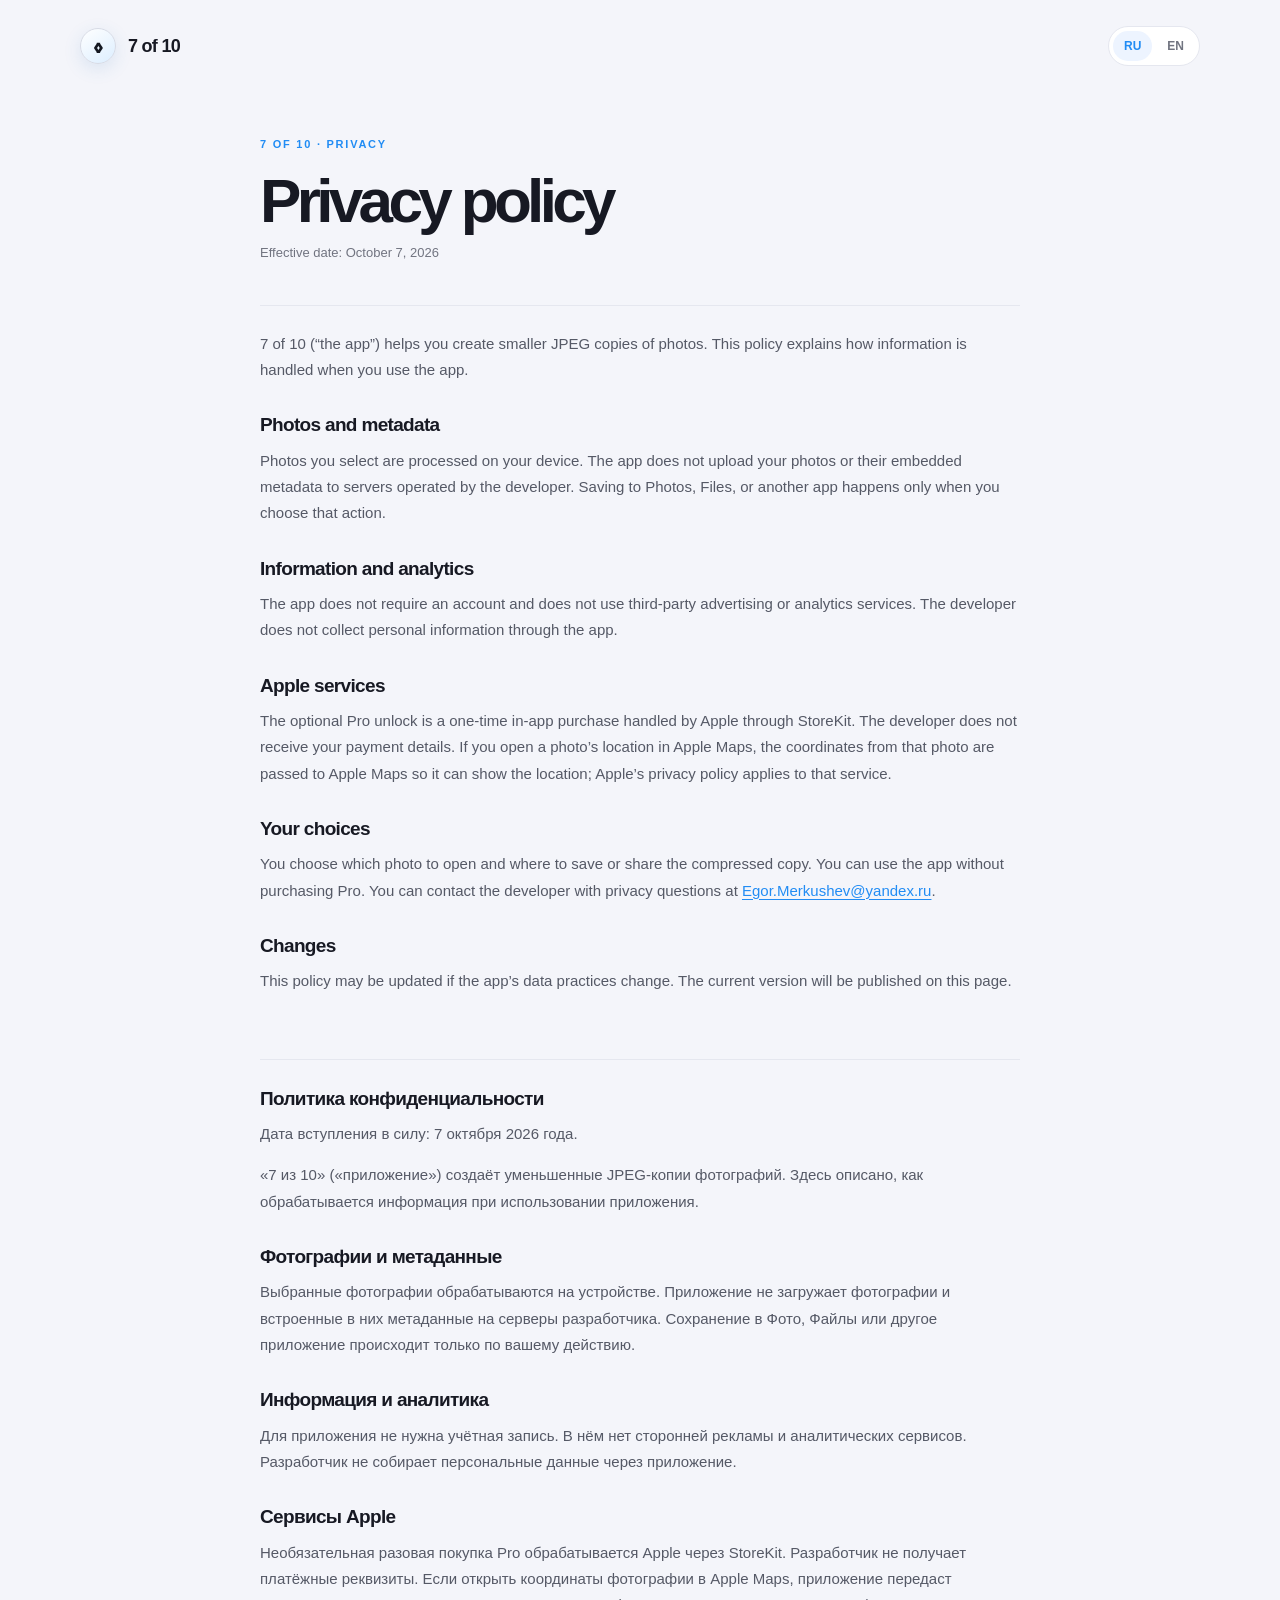
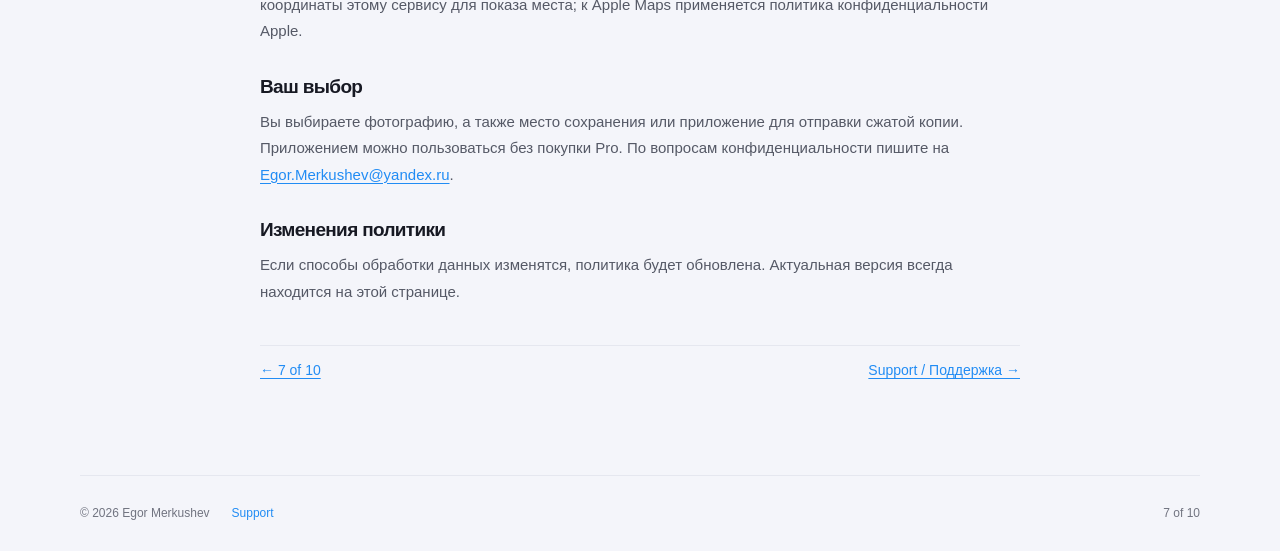
==== website/7of10/privacy/index.html @ 09068089 "Use the Russian app name «7 из 10» in Russian copy - Switch the header/footer brand, title and descr" ====
<!doctype html>
<html lang="en">
<head>
  <meta charset="utf-8">
  <meta name="viewport" content="width=device-width, initial-scale=1">
  <meta name="theme-color" content="#f4f5fa">
  <meta name="description" content="Privacy policy for 7 of 10 photo compression app.">
  <title>Privacy — 7 of 10</title>
  <link rel="stylesheet" href="../styles.css">
</head>
<body>
  <header class="topbar"><a class="brand" href="../"><span class="brand-mark" aria-hidden="true"><span>‹</span><span>›</span></span><span>7 of 10</span></a><nav class="language"><a href="#ru" lang="ru">RU</a><a href="#en" lang="en">EN</a></nav></header>
  <main class="legal-page">
    <p class="eyebrow">7 OF 10 · PRIVACY</p>
    <h1>Privacy policy</h1>
    <p class="updated">Effective date: October 7, 2026</p>
    <article id="en" lang="en">
      <p>7 of 10 (“the app”) helps you create smaller JPEG copies of photos. This policy explains how information is handled when you use the app.</p>
      <h2>Photos and metadata</h2>
      <p>Photos you select are processed on your device. The app does not upload your photos or their embedded metadata to servers operated by the developer. Saving to Photos, Files, or another app happens only when you choose that action.</p>
      <h2>Information and analytics</h2>
      <p>The app does not require an account and does not use third-party advertising or analytics services. The developer does not collect personal information through the app.</p>
      <h2>Apple services</h2>
      <p>The optional Pro unlock is a one-time in-app purchase handled by Apple through StoreKit. The developer does not receive your payment details. If you open a photo’s location in Apple Maps, the coordinates from that photo are passed to Apple Maps so it can show the location; Apple’s privacy policy applies to that service.</p>
      <h2>Your choices</h2>
      <p>You choose which photo to open and where to save or share the compressed copy. You can use the app without purchasing Pro. You can contact the developer with privacy questions at <a href="mailto:Egor.Merkushev@yandex.ru">Egor.Merkushev@yandex.ru</a>.</p>
      <h2>Changes</h2>
      <p>This policy may be updated if the app’s data practices change. The current version will be published on this page.</p>
    </article>
    <article id="ru" lang="ru">
      <h2>Политика конфиденциальности</h2>
      <p>Дата вступления в силу: 7 октября 2026 года.</p>
      <p>«7 из 10» («приложение») создаёт уменьшенные JPEG-копии фотографий. Здесь описано, как обрабатывается информация при использовании приложения.</p>
      <h2>Фотографии и метаданные</h2>
      <p>Выбранные фотографии обрабатываются на устройстве. Приложение не загружает фотографии и встроенные в них метаданные на серверы разработчика. Сохранение в Фото, Файлы или другое приложение происходит только по вашему действию.</p>
      <h2>Информация и аналитика</h2>
      <p>Для приложения не нужна учётная запись. В нём нет сторонней рекламы и аналитических сервисов. Разработчик не собирает персональные данные через приложение.</p>
      <h2>Сервисы Apple</h2>
      <p>Необязательная разовая покупка Pro обрабатывается Apple через StoreKit. Разработчик не получает платёжные реквизиты. Если открыть координаты фотографии в Apple Maps, приложение передаст координаты этому сервису для показа места; к Apple Maps применяется политика конфиденциальности Apple.</p>
      <h2>Ваш выбор</h2>
      <p>Вы выбираете фотографию, а также место сохранения или приложение для отправки сжатой копии. Приложением можно пользоваться без покупки Pro. По вопросам конфиденциальности пишите на <a href="mailto:Egor.Merkushev@yandex.ru">Egor.Merkushev@yandex.ru</a>.</p>
      <h2>Изменения политики</h2>
      <p>Если способы обработки данных изменятся, политика будет обновлена. Актуальная версия всегда находится на этой странице.</p>
    </article>
    <p class="legal-back"><a href="../">← 7 of 10</a> <a href="../support/">Support / Поддержка →</a></p>
  </main>
  <footer><span>© 2026 Egor Merkushev</span><a href="../support/">Support</a><span class="footer-note">7 of 10</span></footer>
</body>
</html>
---- website/7of10/styles.css ----
:root{color-scheme:light;--ink:#171923;--muted:#717480;--blue:#218cf4;--paper:#f4f5fa;--card:#fff;--line:#e5e7ef}
*{box-sizing:border-box}
html{scroll-behavior:smooth}
body{margin:0;background:var(--paper);color:var(--ink);font:16px/1.5 -apple-system,BlinkMacSystemFont,"Segoe UI",sans-serif}
a{color:inherit;text-decoration:none}
.topbar,main,footer{width:min(1120px,calc(100% - 48px));margin-inline:auto}
.topbar{height:92px;display:flex;align-items:center;justify-content:space-between}
.brand{display:flex;align-items:center;gap:12px;font-size:18px;font-weight:700;letter-spacing:-.04em}
.brand-mark{width:36px;height:36px;border:1px solid #d7dbe6;border-radius:50%;background:linear-gradient(145deg,#fff,#dceeff);box-shadow:0 5px 18px #3479bd22;display:flex;align-items:center;justify-content:center;color:#151821;font-size:25px;font-weight:600;line-height:1}
.brand-mark span+span{margin-left:-5px}
.language{display:flex;gap:4px;padding:4px;border:1px solid var(--line);border-radius:999px;background:#fff}
.language a{padding:6px 11px;border-radius:999px;color:var(--muted);font-size:12px;font-weight:700}.language a:first-child{background:#edf4ff;color:var(--blue)}
.hero{min-height:520px;display:grid;grid-template-columns:1fr 1.05fr;align-items:center;gap:40px;padding:44px 0 74px}
.hero-copy{max-width:500px}.eyebrow{margin:0 0 18px;color:var(--blue);font-size:11px;font-weight:700;letter-spacing:.16em}
h1,h2,p{margin-top:0}h1{margin-bottom:22px;font-size:clamp(46px,6vw,76px);line-height:.98;letter-spacing:-.075em;font-weight:700}h1 span,.english h2 span{color:var(--blue)}
.lead{max-width:440px;margin-bottom:27px;color:var(--muted);font-size:18px;line-height:1.6}
.text-link{display:inline-flex;align-items:center;gap:10px;color:var(--blue);font-weight:600}.text-link span{font-size:20px}
.visual{padding:14px;border:1px solid #fff;border-radius:32px;background:linear-gradient(145deg,#fff8,#ffffffbb);box-shadow:0 28px 80px #344a6822}
.photo-scene{position:relative;isolation:isolate;aspect-ratio:1.15;border-radius:23px;overflow:hidden;background:linear-gradient(#f4c378 0 37%,#ebd1a1 37% 53%,#869d86 53% 70%,#52675d 70%);box-shadow:inset 0 0 0 1px #ffffff77}
.photo-side{position:absolute;inset:0}.original{overflow:hidden;background:linear-gradient(180deg,#f7c477 0 34%,#f8dca9 34% 53%,#91a58d 53% 67%,#50665b 67%)}
.sun{position:absolute;top:18%;left:22%;width:13%;aspect-ratio:1;border-radius:50%;background:#fff1c1;filter:blur(1px);box-shadow:0 0 45px 16px #ffe9af88}
.hill{position:absolute;left:-8%;bottom:10%;width:72%;height:40%;border-radius:50% 58% 0 0;transform:rotate(-12deg)}.hill-one{background:linear-gradient(160deg,#829582,#334c46)}.hill-two{left:43%;bottom:1%;width:74%;height:50%;background:linear-gradient(145deg,#b3a47d,#405a52);transform:rotate(15deg)}
.tree{position:absolute;bottom:9%;width:4px;height:30%;background:#3e4033;transform-origin:bottom}.tree:before,.tree:after{content:"";position:absolute;bottom:42%;left:-16px;width:34px;height:52px;border-radius:90% 10% 80% 10%;background:#354e3d;transform:rotate(-25deg)}.tree:after{left:0;bottom:72%;transform:rotate(25deg);background:#526b43}.tree-one{left:29%;height:27%}.tree-two{left:72%;height:35%;transform:scale(.8)}
.compressed{left:50%;background:#667263;display:grid;grid-template-columns:repeat(3,1fr);grid-template-rows:repeat(3,1fr)}.pixel{border:1px solid #ffffff12}.p1{background:#829082}.p2{background:#b6b6a7}.p3{background:#dab788}.p4{background:#667360}.p5{background:#c3a886}.p6{background:#a68d72}.p7{background:#596756}.p8{background:#7e715c}.p9{background:#4d4a3b}
.divider{position:absolute;z-index:1;top:0;bottom:0;left:50%;width:2px;background:#fff;box-shadow:0 0 10px #fff8;transform:translateX(-50%)}.lens{position:absolute;top:50%;left:50%;width:56px;height:56px;display:flex;align-items:center;justify-content:center;border:1px solid #fff9;border-radius:50%;background:#ffffffc9;box-shadow:0 9px 24px #16375a33;color:#101722;font-size:34px;line-height:1;transform:translate(-50%,-50%);backdrop-filter:blur(12px)}.lens span+span{margin-left:-7px}
.size{position:absolute;z-index:2;top:17px;padding:6px 11px;border:1px solid #ffffff55;border-radius:999px;background:#242a2c69;color:#fff;font-size:12px;letter-spacing:.06em;backdrop-filter:blur(10px)}.original-size{left:16px}.compressed-size{right:16px}
.feature-grid{display:grid;grid-template-columns:repeat(4,1fr);gap:14px;padding:5px 0 68px}.feature-card{min-height:190px;padding:24px;border:1px solid #fff;border-radius:22px;background:var(--card);box-shadow:0 10px 30px #303b5010}.number{display:block;margin-bottom:28px;color:var(--blue);font-size:12px;font-weight:700;letter-spacing:.1em}.feature-card h2{margin-bottom:9px;font-size:17px;letter-spacing:-.03em}.feature-card p{margin:0;color:var(--muted);font-size:14px;line-height:1.55}
.privacy-note{display:flex;align-items:center;gap:17px;padding:22px 24px;border:1px solid #d9eaff;border-radius:22px;background:linear-gradient(110deg,#e7f3ff,#fff 76%);margin-bottom:96px}.privacy-icon{width:42px;height:42px;flex:0 0 42px;display:grid;place-items:center;border-radius:14px;background:#d5eaff;color:var(--blue);font-size:28px}.privacy-note h2{margin-bottom:3px;font-size:16px}.privacy-note p{margin:0;color:var(--muted);font-size:14px}.privacy-note>a{margin-left:auto;white-space:nowrap;color:var(--blue);font-size:13px;font-weight:600}
.english{max-width:610px;margin:0 auto 95px;padding:45px 0;border-top:1px solid var(--line);text-align:center}.english .eyebrow{margin-bottom:14px}.english h2{margin-bottom:14px;font-size:42px;line-height:1.05;letter-spacing:-.07em}.english>p:not(.eyebrow){color:var(--muted);font-size:16px;line-height:1.7}
.legal-page{max-width:760px;min-height:calc(100vh - 170px);padding:44px 0 80px}.legal-page h1{font-size:clamp(40px,7vw,62px);margin-bottom:12px}.legal-page .updated{color:var(--muted);font-size:13px;margin-bottom:42px}.legal-page article{padding:25px 0;border-top:1px solid var(--line)}.legal-page article+article{margin-top:24px}.legal-page article p,.legal-page li{color:#555966;font-size:15px;line-height:1.75}.legal-page h2{margin:28px 0 8px;font-size:19px;letter-spacing:-.035em}.legal-page h2:first-child{margin-top:0}.legal-page a:not(.brand){color:var(--blue);text-decoration:underline;text-underline-offset:3px}.legal-back{display:flex;justify-content:space-between;padding-top:14px;border-top:1px solid var(--line);font-size:14px}.support-page{min-height:calc(100vh - 170px)}.support-email{font-size:19px!important;font-weight:600}.legal-page ul{padding-left:22px}
footer{min-height:76px;display:flex;align-items:center;gap:22px;border-top:1px solid var(--line);color:var(--muted);font-size:12px}footer a{color:var(--blue)}.footer-note{margin-left:auto}
@media(max-width:800px){.hero{grid-template-columns:1fr;gap:36px;padding-top:42px}.hero-copy{max-width:620px}.visual{max-width:600px;width:100%;margin-inline:auto}.feature-grid{grid-template-columns:repeat(2,1fr)}.privacy-note{align-items:flex-start;flex-wrap:wrap}.privacy-note>a{margin-left:59px}}
@media(max-width:480px){.topbar,main,footer{width:min(100% - 32px,1120px)}.topbar{height:72px}.hero{min-height:0;padding:52px 0 54px;gap:30px}h1{font-size:54px}.lead{font-size:16px}.visual{padding:8px;border-radius:25px}.photo-scene{border-radius:18px}.feature-grid{grid-template-columns:1fr;gap:10px;padding-bottom:46px}.feature-card{min-height:0;padding:20px}.number{margin-bottom:15px}.privacy-note{margin-bottom:72px;padding:18px}.privacy-note>a{margin-left:59px}.english{margin-bottom:70px;padding-top:36px}.english h2{font-size:36px}footer{gap:14px}.footer-note{display:none}}
@media(prefers-reduced-motion:reduce){html{scroll-behavior:auto}}
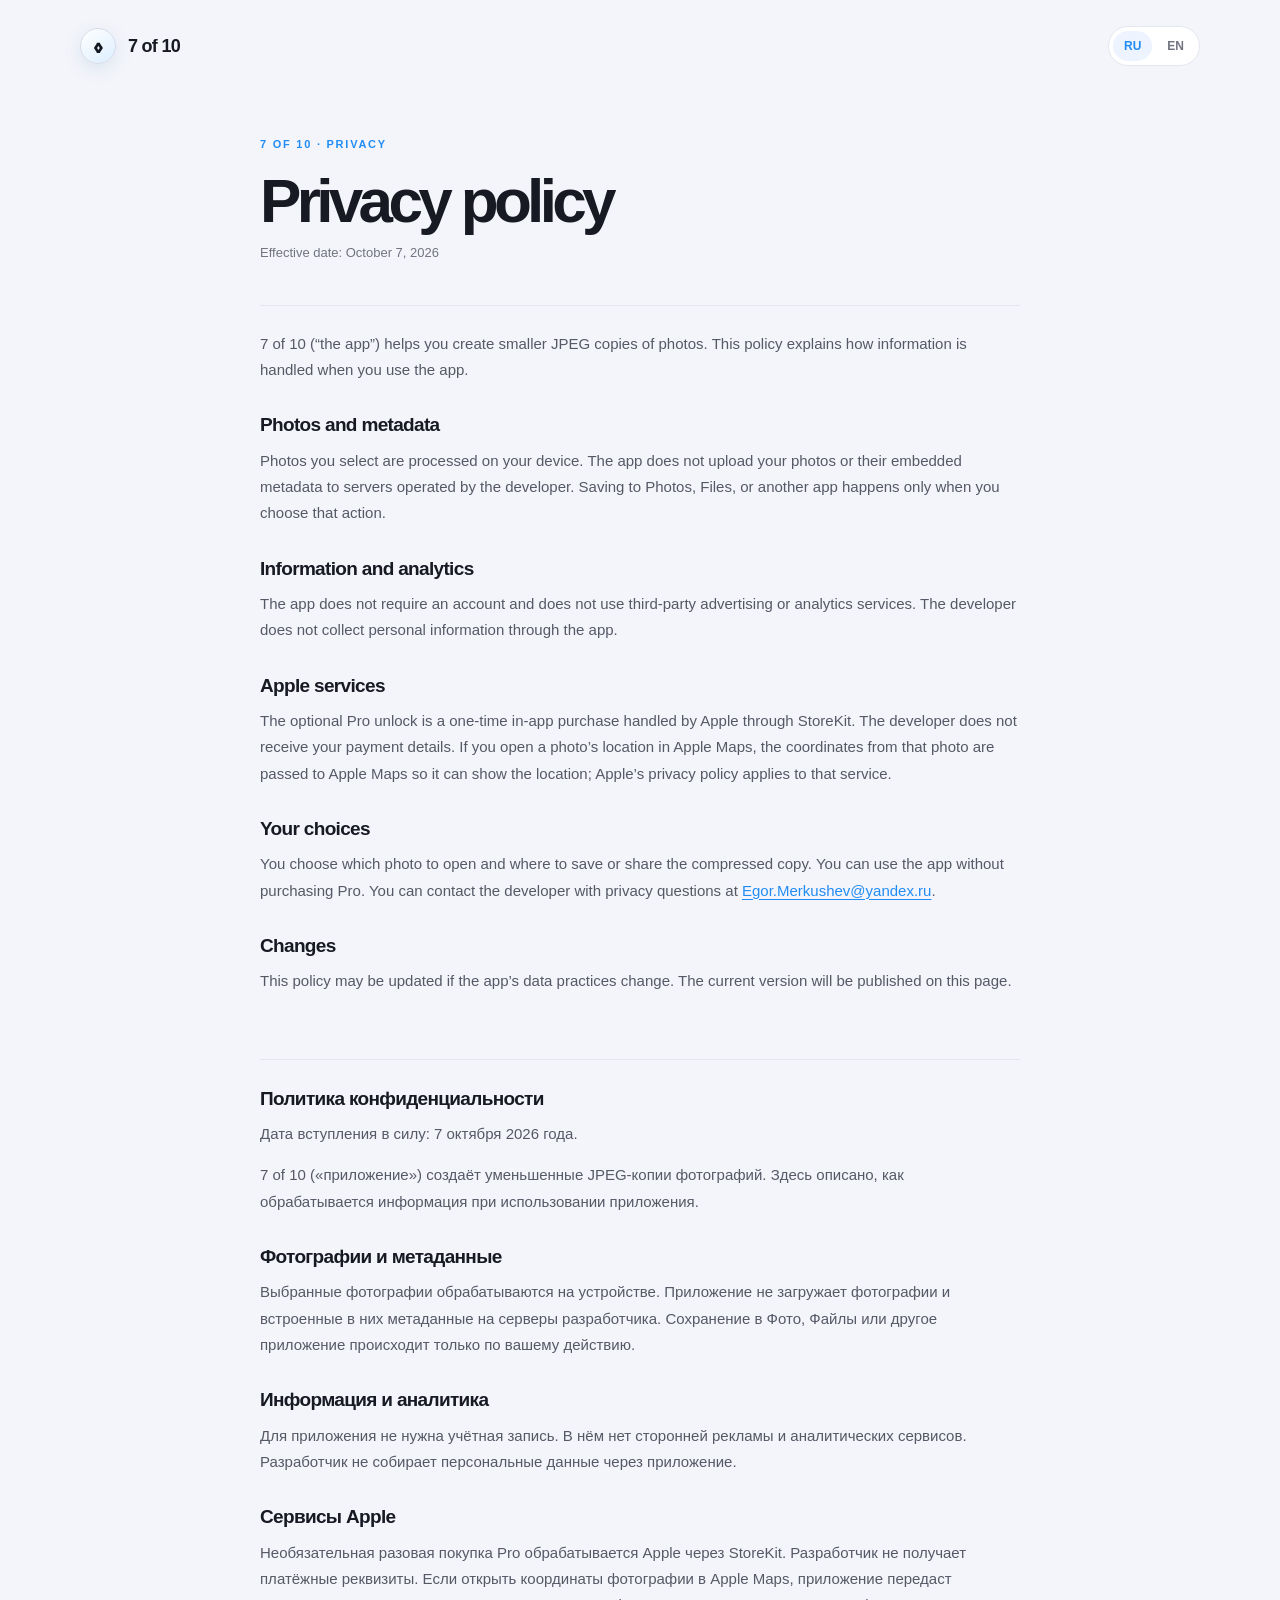
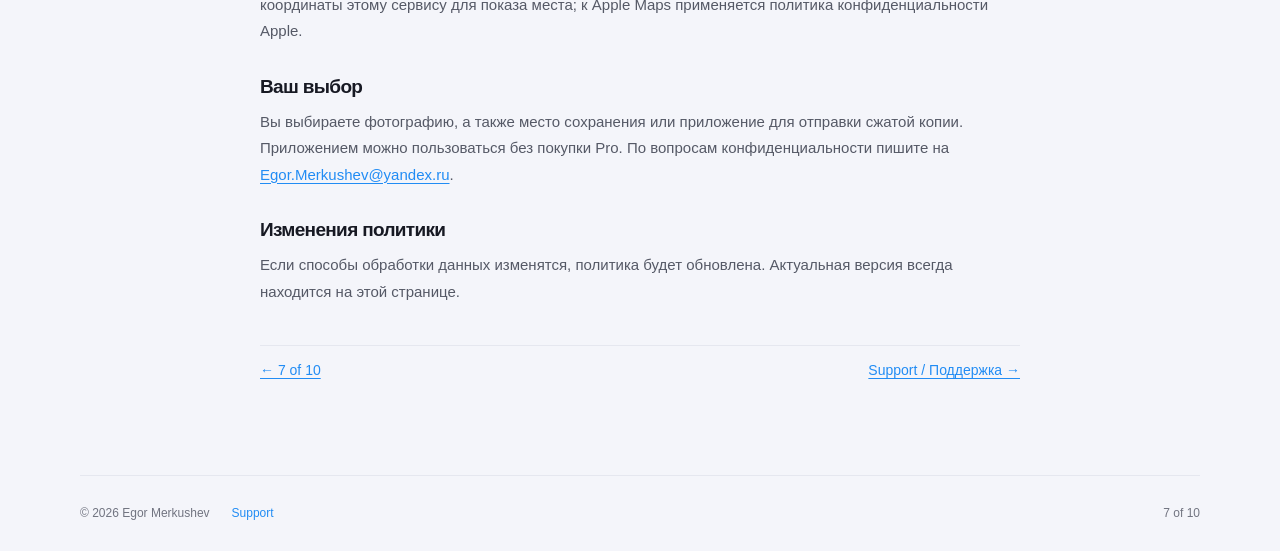
==== commit 5207f2c5: "Merge pull request #1 from SoundBlaster/codex/website-ftps Build interactive bilingual 7 of 10 landi" ====
--- a/website/7of10/privacy/index.html
+++ b/website/7of10/privacy/index.html
@@ -30,7 +30,7 @@
     <article id="ru" lang="ru">
       <h2>Политика конфиденциальности</h2>
       <p>Дата вступления в силу: 7 октября 2026 года.</p>
-      <p>«7 из 10» («приложение») создаёт уменьшенные JPEG-копии фотографий. Здесь описано, как обрабатывается информация при использовании приложения.</p>
+      <p>7 of 10 («приложение») создаёт уменьшенные JPEG-копии фотографий. Здесь описано, как обрабатывается информация при использовании приложения.</p>
       <h2>Фотографии и метаданные</h2>
       <p>Выбранные фотографии обрабатываются на устройстве. Приложение не загружает фотографии и встроенные в них метаданные на серверы разработчика. Сохранение в Фото, Файлы или другое приложение происходит только по вашему действию.</p>
       <h2>Информация и аналитика</h2>
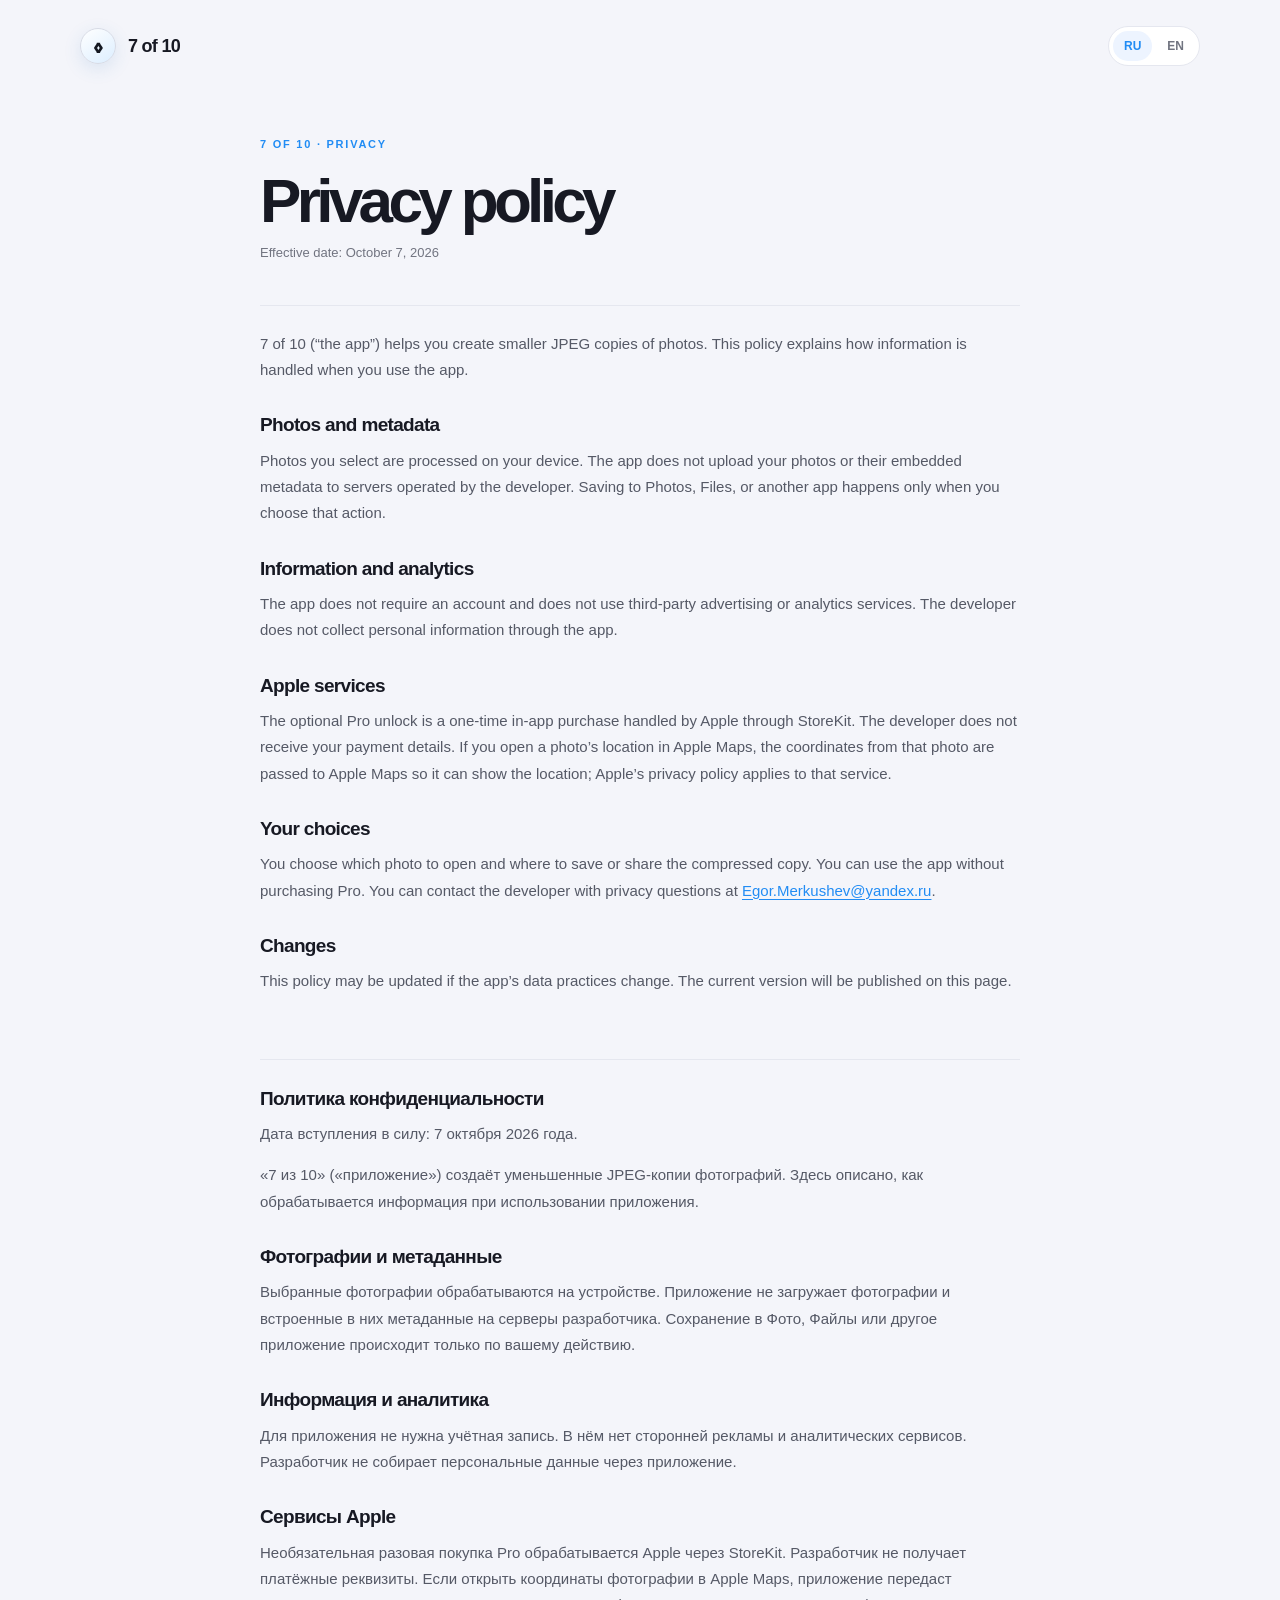
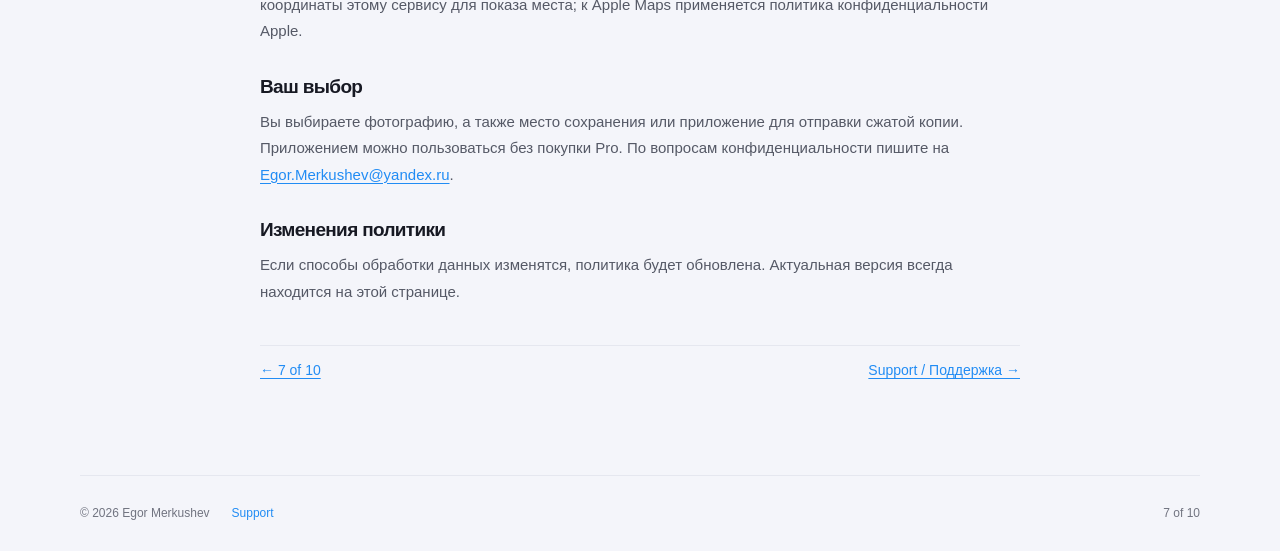
==== commit 2ff13b6a: "Merge pull request #2 from SoundBlaster/claude/project-thread-chz16m Polish landing: readability, mo" ====
--- a/website/7of10/privacy/index.html
+++ b/website/7of10/privacy/index.html
@@ -30,7 +30,7 @@
     <article id="ru" lang="ru">
       <h2>Политика конфиденциальности</h2>
       <p>Дата вступления в силу: 7 октября 2026 года.</p>
-      <p>7 of 10 («приложение») создаёт уменьшенные JPEG-копии фотографий. Здесь описано, как обрабатывается информация при использовании приложения.</p>
+      <p>«7 из 10» («приложение») создаёт уменьшенные JPEG-копии фотографий. Здесь описано, как обрабатывается информация при использовании приложения.</p>
       <h2>Фотографии и метаданные</h2>
       <p>Выбранные фотографии обрабатываются на устройстве. Приложение не загружает фотографии и встроенные в них метаданные на серверы разработчика. Сохранение в Фото, Файлы или другое приложение происходит только по вашему действию.</p>
       <h2>Информация и аналитика</h2>
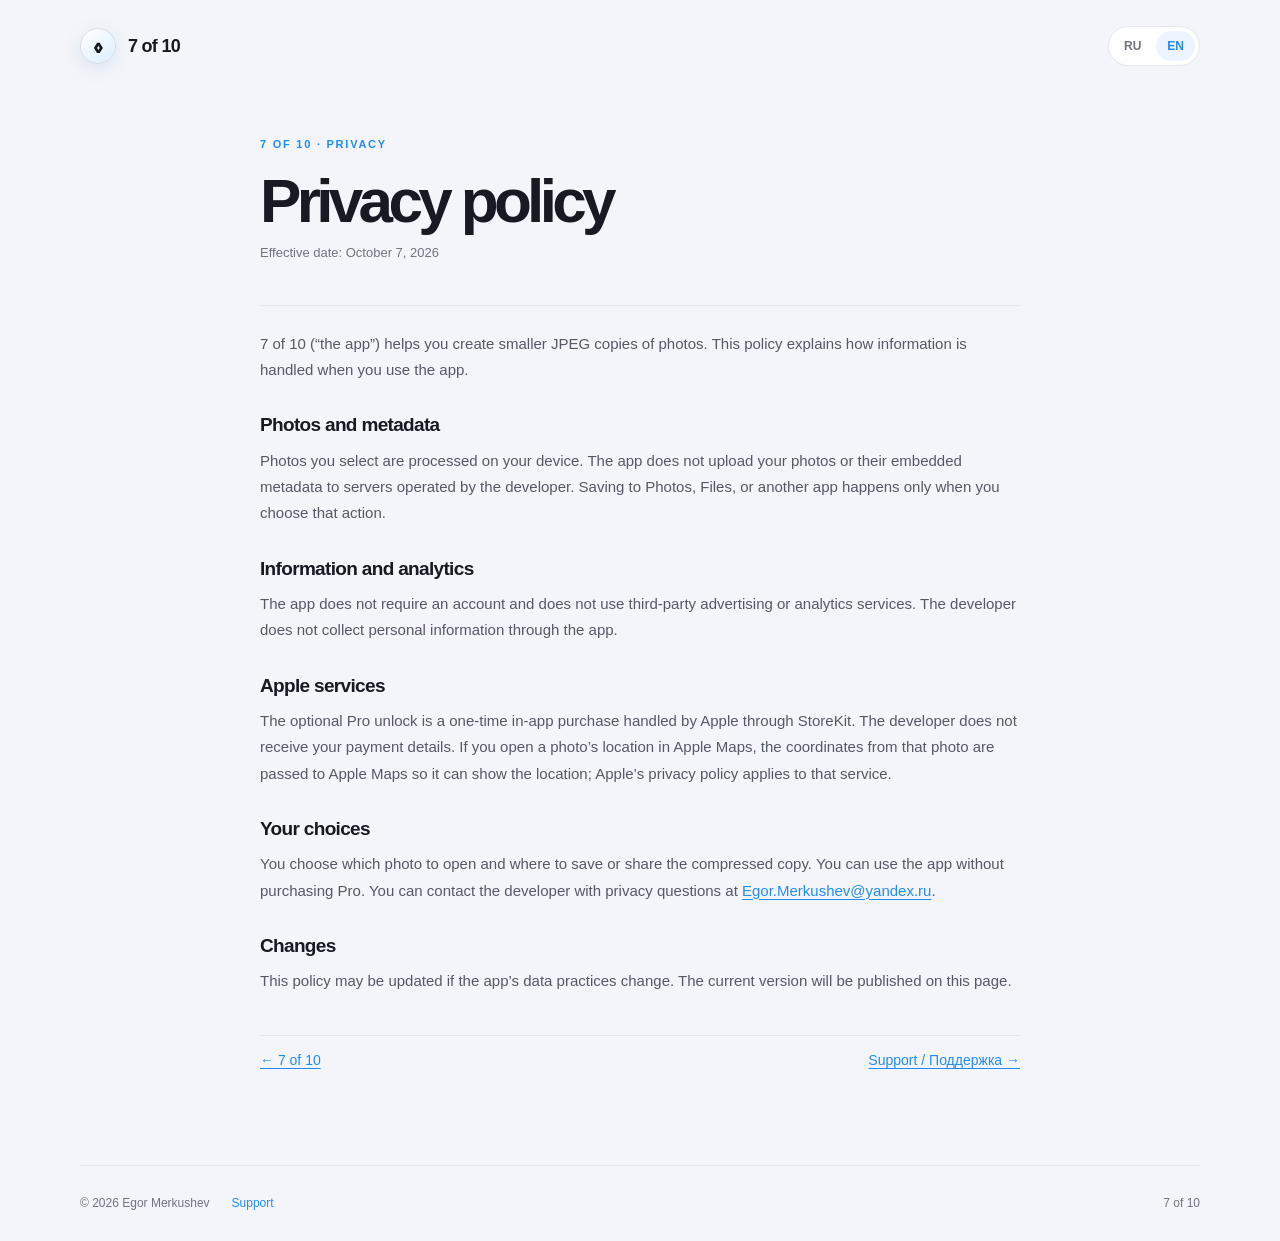
==== commit 3b54614e: "Make legal page language selection reflect displayed content" ====
--- a/website/7of10/privacy/index.html
+++ b/website/7of10/privacy/index.html
@@ -6,14 +6,16 @@
   <meta name="theme-color" content="#f4f5fa">
   <meta name="description" content="Privacy policy for 7 of 10 photo compression app.">
   <title>Privacy — 7 of 10</title>
+  <link rel="icon" type="image/svg+xml" href="../assets/favicon.svg">
   <link rel="stylesheet" href="../styles.css">
+  <script src="../legal-language.js" defer></script>
 </head>
 <body>
-  <header class="topbar"><a class="brand" href="../"><span class="brand-mark" aria-hidden="true"><span>‹</span><span>›</span></span><span>7 of 10</span></a><nav class="language"><a href="#ru" lang="ru">RU</a><a href="#en" lang="en">EN</a></nav></header>
+  <header class="topbar"><a class="brand" href="../"><span class="brand-mark" aria-hidden="true"><span>‹</span><span>›</span></span><span>7 of 10</span></a><nav class="language" aria-label="Language"><a href="#ru" lang="ru">RU</a><a href="#en" lang="en" aria-current="true">EN</a></nav></header>
   <main class="legal-page">
     <p class="eyebrow">7 OF 10 · PRIVACY</p>
-    <h1>Privacy policy</h1>
-    <p class="updated">Effective date: October 7, 2026</p>
+    <h1 data-ru="Политика конфиденциальности" data-en="Privacy policy">Privacy policy</h1>
+    <p class="updated" data-ru="Дата вступления в силу: 7 октября 2026 года." data-en="Effective date: October 7, 2026">Effective date: October 7, 2026</p>
     <article id="en" lang="en">
       <p>7 of 10 (“the app”) helps you create smaller JPEG copies of photos. This policy explains how information is handled when you use the app.</p>
       <h2>Photos and metadata</h2>
--- a/website/7of10/styles.css
+++ b/website/7of10/styles.css
@@ -9,7 +9,7 @@
 .brand-mark{width:36px;height:36px;border:1px solid #d7dbe6;border-radius:50%;background:linear-gradient(145deg,#fff,#dceeff);box-shadow:0 5px 18px #3479bd22;display:flex;align-items:center;justify-content:center;color:#151821;font-size:25px;font-weight:600;line-height:1}
 .brand-mark span+span{margin-left:-5px}
 .language{display:flex;gap:4px;padding:4px;border:1px solid var(--line);border-radius:999px;background:#fff}
-.language a{padding:6px 11px;border-radius:999px;color:var(--muted);font-size:12px;font-weight:700}.language a:first-child{background:#edf4ff;color:var(--blue)}
+.language a{padding:6px 11px;border-radius:999px;color:var(--muted);font-size:12px;font-weight:700}.language a[aria-current="true"]{background:#edf4ff;color:var(--blue)}
 .hero{min-height:520px;display:grid;grid-template-columns:1fr 1.05fr;align-items:center;gap:40px;padding:44px 0 74px}
 .hero-copy{max-width:500px}.eyebrow{margin:0 0 18px;color:var(--blue);font-size:11px;font-weight:700;letter-spacing:.16em}
 h1,h2,p{margin-top:0}h1{margin-bottom:22px;font-size:clamp(46px,6vw,76px);line-height:.98;letter-spacing:-.075em;font-weight:700}h1 span,.english h2 span{color:var(--blue)}
@@ -32,3 +32,8 @@
 @media(max-width:800px){.hero{grid-template-columns:1fr;gap:36px;padding-top:42px}.hero-copy{max-width:620px}.visual{max-width:600px;width:100%;margin-inline:auto}.feature-grid{grid-template-columns:repeat(2,1fr)}.privacy-note{align-items:flex-start;flex-wrap:wrap}.privacy-note>a{margin-left:59px}}
 @media(max-width:480px){.topbar,main,footer{width:min(100% - 32px,1120px)}.topbar{height:72px}.hero{min-height:0;padding:52px 0 54px;gap:30px}h1{font-size:54px}.lead{font-size:16px}.visual{padding:8px;border-radius:25px}.photo-scene{border-radius:18px}.feature-grid{grid-template-columns:1fr;gap:10px;padding-bottom:46px}.feature-card{min-height:0;padding:20px}.number{margin-bottom:15px}.privacy-note{margin-bottom:72px;padding:18px}.privacy-note>a{margin-left:59px}.english{margin-bottom:70px;padding-top:36px}.english h2{font-size:36px}footer{gap:14px}.footer-note{display:none}}
 @media(prefers-reduced-motion:reduce){html{scroll-behavior:auto}}
+
+[hidden]{display:none!important}
+.language a:focus-visible{outline:2px solid var(--blue);outline-offset:3px}
+
+.legal-page h1{font-size:clamp(32px,7vw,62px);overflow-wrap:anywhere}
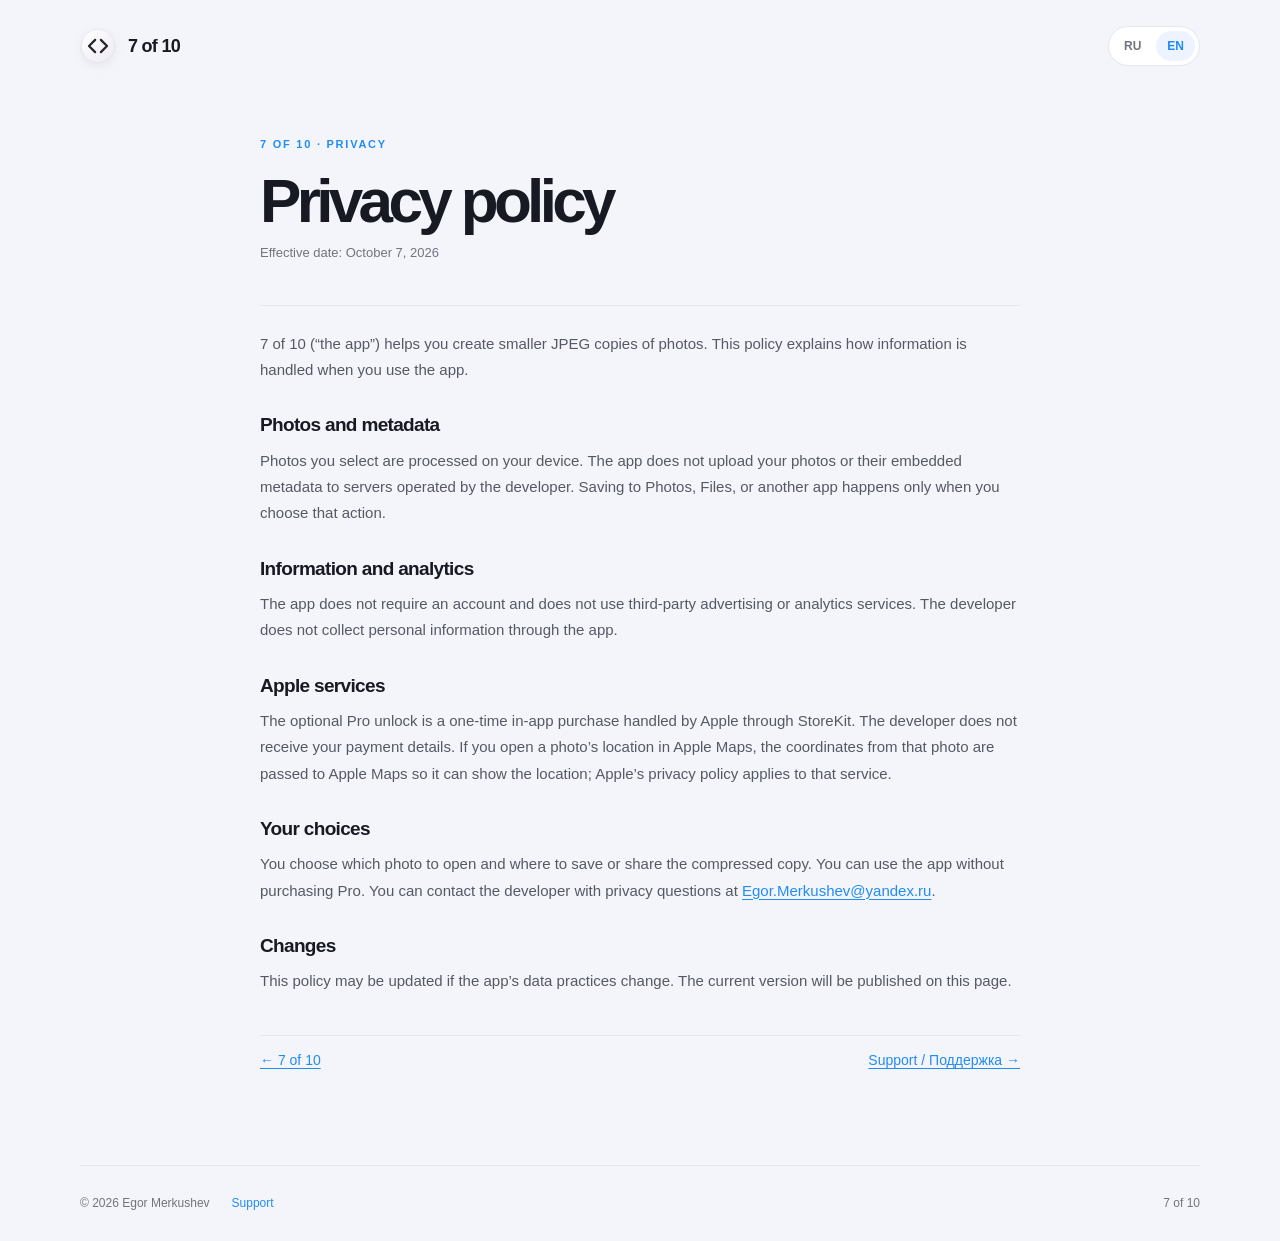
==== commit 88f6b9f6: "Use app icon lens and arrows for website branding" ====
--- a/website/7of10/privacy/index.html
+++ b/website/7of10/privacy/index.html
@@ -6,12 +6,12 @@
   <meta name="theme-color" content="#f4f5fa">
   <meta name="description" content="Privacy policy for 7 of 10 photo compression app.">
   <title>Privacy — 7 of 10</title>
-  <link rel="icon" type="image/svg+xml" href="../assets/favicon.svg">
-  <link rel="stylesheet" href="../styles.css">
+  <link rel="icon" type="image/svg+xml" href="../assets/favicon.svg?v=2">
+  <link rel="stylesheet" href="../styles.css?v=2">
   <script src="../legal-language.js" defer></script>
 </head>
 <body>
-  <header class="topbar"><a class="brand" href="../"><span class="brand-mark" aria-hidden="true"><span>‹</span><span>›</span></span><span>7 of 10</span></a><nav class="language" aria-label="Language"><a href="#ru" lang="ru">RU</a><a href="#en" lang="en" aria-current="true">EN</a></nav></header>
+  <header class="topbar"><a class="brand" href="../"><img class="brand-mark" src="../assets/favicon.svg?v=2" width="36" height="36" alt="" aria-hidden="true"><span>7 of 10</span></a><nav class="language" aria-label="Language"><a href="#ru" lang="ru">RU</a><a href="#en" lang="en" aria-current="true">EN</a></nav></header>
   <main class="legal-page">
     <p class="eyebrow">7 OF 10 · PRIVACY</p>
     <h1 data-ru="Политика конфиденциальности" data-en="Privacy policy">Privacy policy</h1>
--- a/website/7of10/styles.css
+++ b/website/7of10/styles.css
@@ -6,8 +6,7 @@
 .topbar,main,footer{width:min(1120px,calc(100% - 48px));margin-inline:auto}
 .topbar{height:92px;display:flex;align-items:center;justify-content:space-between}
 .brand{display:flex;align-items:center;gap:12px;font-size:18px;font-weight:700;letter-spacing:-.04em}
-.brand-mark{width:36px;height:36px;border:1px solid #d7dbe6;border-radius:50%;background:linear-gradient(145deg,#fff,#dceeff);box-shadow:0 5px 18px #3479bd22;display:flex;align-items:center;justify-content:center;color:#151821;font-size:25px;font-weight:600;line-height:1}
-.brand-mark span+span{margin-left:-5px}
+.brand-mark{width:36px;height:36px;display:block;flex-shrink:0;filter:drop-shadow(0 3px 5px #292c2812)}
 .language{display:flex;gap:4px;padding:4px;border:1px solid var(--line);border-radius:999px;background:#fff}
 .language a{padding:6px 11px;border-radius:999px;color:var(--muted);font-size:12px;font-weight:700}.language a[aria-current="true"]{background:#edf4ff;color:var(--blue)}
 .hero{min-height:520px;display:grid;grid-template-columns:1fr 1.05fr;align-items:center;gap:40px;padding:44px 0 74px}
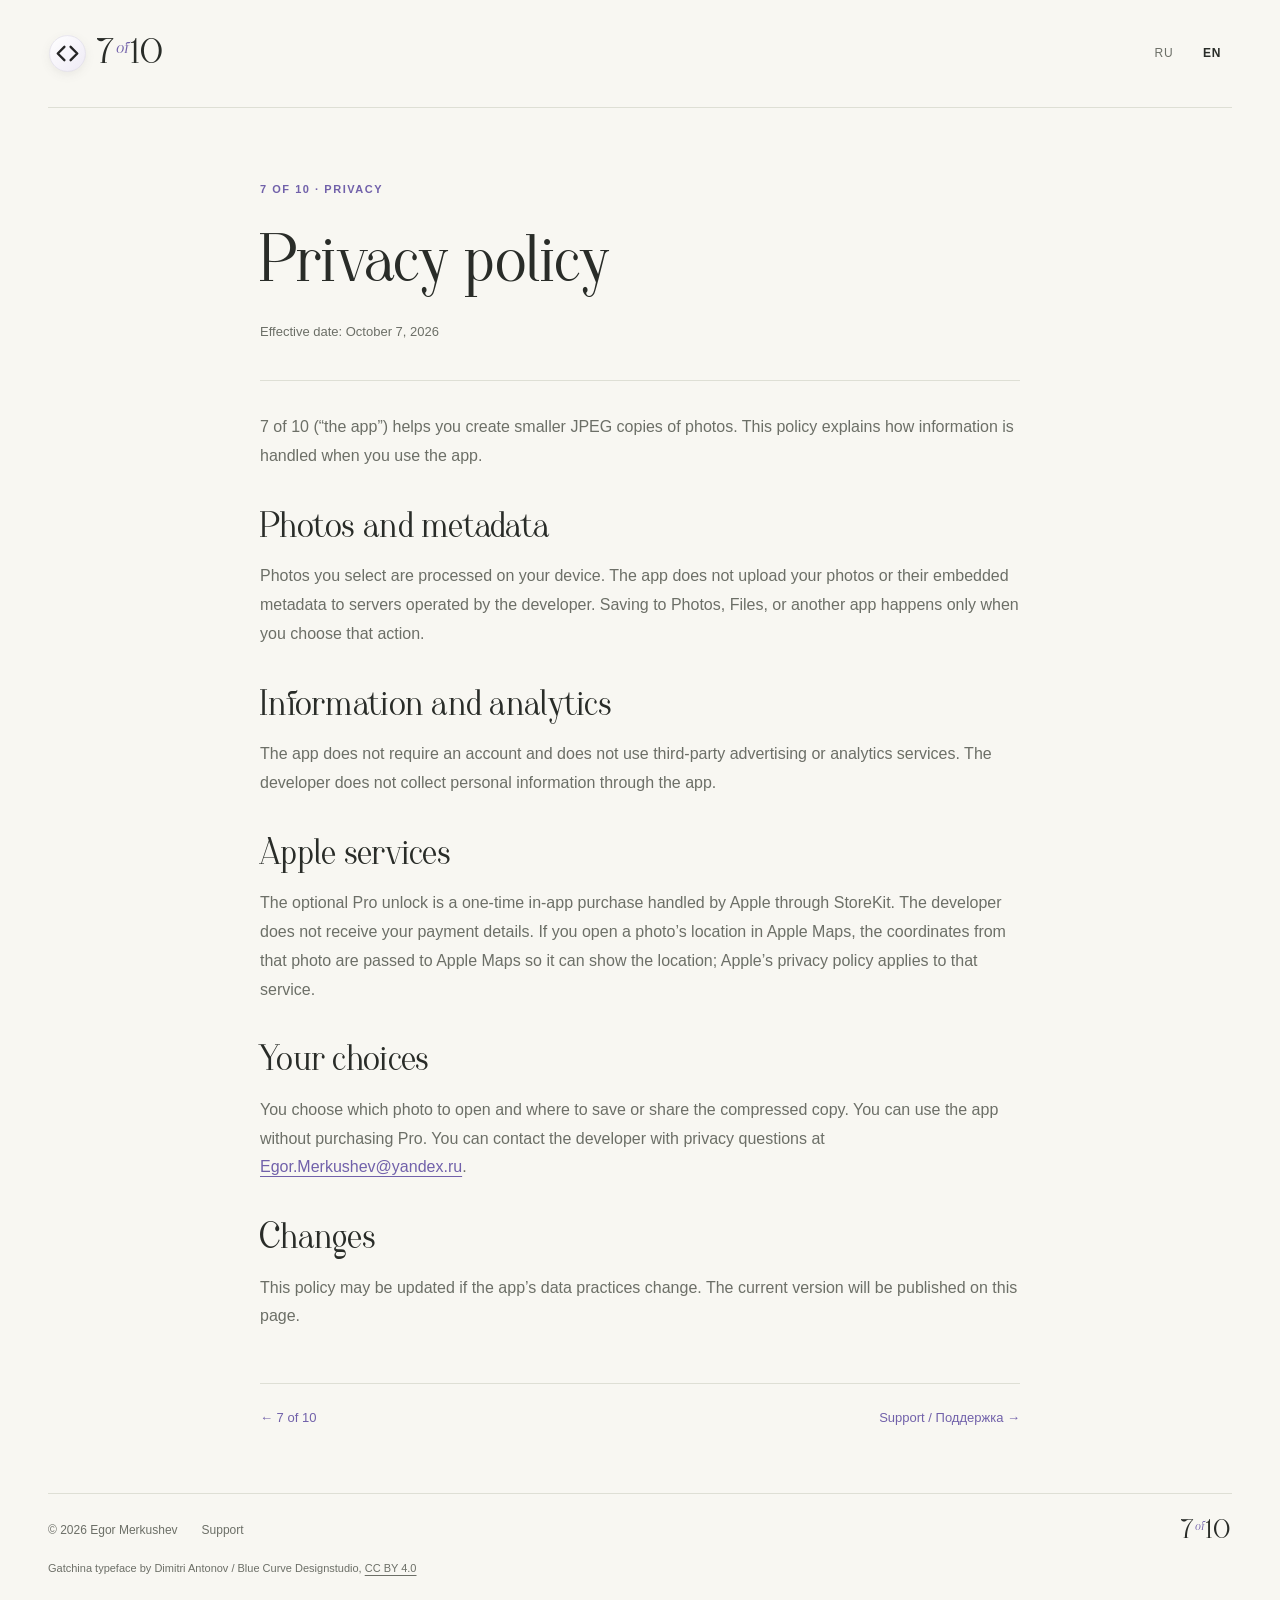
==== commit 21779e16: "Align Privacy and Support typography with the landing page" ====
--- a/website/7of10/privacy/index.html
+++ b/website/7of10/privacy/index.html
@@ -3,15 +3,17 @@
 <head>
   <meta charset="utf-8">
   <meta name="viewport" content="width=device-width, initial-scale=1">
-  <meta name="theme-color" content="#f4f5fa">
+  <meta name="theme-color" content="#f8f7f2">
   <meta name="description" content="Privacy policy for 7 of 10 photo compression app.">
   <title>Privacy — 7 of 10</title>
   <link rel="icon" type="image/svg+xml" href="../assets/favicon.svg?v=2">
-  <link rel="stylesheet" href="../styles.css?v=2">
-  <script src="../legal-language.js" defer></script>
+  <link rel="stylesheet" href="../styles.css?v=3">
+  <link rel="preload" as="font" type="font/woff2" href="../assets/fonts/gatchina-regular.woff2" crossorigin>
+  <link rel="preload" as="font" type="font/woff2" href="../assets/fonts/gatchina-italic.woff2" crossorigin>
+  <script src="../legal-language.js?v=2" defer></script>
 </head>
 <body>
-  <header class="topbar"><a class="brand" href="../"><img class="brand-mark" src="../assets/favicon.svg?v=2" width="36" height="36" alt="" aria-hidden="true"><span>7 of 10</span></a><nav class="language" aria-label="Language"><a href="#ru" lang="ru">RU</a><a href="#en" lang="en" aria-current="true">EN</a></nav></header>
+  <header class="topbar"><a class="brand" href="../" aria-label="7 of 10" data-label-ru="7 из 10" data-label-en="7 of 10"><img class="brand-mark" src="../assets/favicon.svg?v=2" width="36" height="36" alt="" aria-hidden="true"><span class="wordmark" aria-hidden="true">7<i data-ru="из" data-en="of">of</i>10</span></a><nav class="language" aria-label="Language"><a href="#ru" lang="ru">RU</a><a href="#en" lang="en" aria-current="true">EN</a></nav></header>
   <main class="legal-page">
     <p class="eyebrow">7 OF 10 · PRIVACY</p>
     <h1 data-ru="Политика конфиденциальности" data-en="Privacy policy">Privacy policy</h1>
@@ -30,8 +32,6 @@
       <p>This policy may be updated if the app’s data practices change. The current version will be published on this page.</p>
     </article>
     <article id="ru" lang="ru">
-      <h2>Политика конфиденциальности</h2>
-      <p>Дата вступления в силу: 7 октября 2026 года.</p>
       <p>«7 из 10» («приложение») создаёт уменьшенные JPEG-копии фотографий. Здесь описано, как обрабатывается информация при использовании приложения.</p>
       <h2>Фотографии и метаданные</h2>
       <p>Выбранные фотографии обрабатываются на устройстве. Приложение не загружает фотографии и встроенные в них метаданные на серверы разработчика. Сохранение в Фото, Файлы или другое приложение происходит только по вашему действию.</p>
@@ -46,6 +46,6 @@
     </article>
     <p class="legal-back"><a href="../">← 7 of 10</a> <a href="../support/">Support / Поддержка →</a></p>
   </main>
-  <footer><span>© 2026 Egor Merkushev</span><a href="../support/">Support</a><span class="footer-note">7 of 10</span></footer>
+  <footer><span>© 2026 Egor Merkushev</span><a href="../support/">Support</a><span class="footer-note wordmark">7<i data-ru="из" data-en="of">of</i>10</span><p class="font-credit"><span data-ru="Шрифт Gatchina — Дмитрий Антонов / Синяя Кривая," data-en="Gatchina typeface by Dimitri Antonov / Blue Curve Designstudio,">Gatchina typeface by Dimitri Antonov / Blue Curve Designstudio,</span> <a href="https://creativecommons.org/licenses/by/4.0/" rel="license noopener">CC BY 4.0</a></p></footer>
 </body>
 </html>
--- a/website/7of10/styles.css
+++ b/website/7of10/styles.css
@@ -1,38 +1,41 @@
-:root{color-scheme:light;--ink:#171923;--muted:#717480;--blue:#218cf4;--paper:#f4f5fa;--card:#fff;--line:#e5e7ef}
+@font-face{font-family:Gatchina;src:url(assets/fonts/gatchina-regular.woff2) format('woff2');font-weight:400;font-style:normal;font-display:swap}
+@font-face{font-family:Gatchina;src:url(assets/fonts/gatchina-italic.woff2) format('woff2');font-weight:400;font-style:italic;font-display:swap}
+:root{color-scheme:light;--paper:#f8f7f2;--ink:#292c28;--muted:#6c6f67;--line:#dedfd5;--purple:#7161aa;--serif:Gatchina,Georgia,'Times New Roman',serif;--sans:-apple-system,BlinkMacSystemFont,'Segoe UI',sans-serif}
 *{box-sizing:border-box}
 html{scroll-behavior:smooth}
-body{margin:0;background:var(--paper);color:var(--ink);font:16px/1.5 -apple-system,BlinkMacSystemFont,"Segoe UI",sans-serif}
+body{margin:0;background:var(--paper);color:var(--ink);font:16px/1.8 var(--sans);-webkit-font-smoothing:antialiased}
 a{color:inherit;text-decoration:none}
-.topbar,main,footer{width:min(1120px,calc(100% - 48px));margin-inline:auto}
-.topbar{height:92px;display:flex;align-items:center;justify-content:space-between}
-.brand{display:flex;align-items:center;gap:12px;font-size:18px;font-weight:700;letter-spacing:-.04em}
-.brand-mark{width:36px;height:36px;display:block;flex-shrink:0;filter:drop-shadow(0 3px 5px #292c2812)}
-.language{display:flex;gap:4px;padding:4px;border:1px solid var(--line);border-radius:999px;background:#fff}
-.language a{padding:6px 11px;border-radius:999px;color:var(--muted);font-size:12px;font-weight:700}.language a[aria-current="true"]{background:#edf4ff;color:var(--blue)}
-.hero{min-height:520px;display:grid;grid-template-columns:1fr 1.05fr;align-items:center;gap:40px;padding:44px 0 74px}
-.hero-copy{max-width:500px}.eyebrow{margin:0 0 18px;color:var(--blue);font-size:11px;font-weight:700;letter-spacing:.16em}
-h1,h2,p{margin-top:0}h1{margin-bottom:22px;font-size:clamp(46px,6vw,76px);line-height:.98;letter-spacing:-.075em;font-weight:700}h1 span,.english h2 span{color:var(--blue)}
-.lead{max-width:440px;margin-bottom:27px;color:var(--muted);font-size:18px;line-height:1.6}
-.text-link{display:inline-flex;align-items:center;gap:10px;color:var(--blue);font-weight:600}.text-link span{font-size:20px}
-.visual{padding:14px;border:1px solid #fff;border-radius:32px;background:linear-gradient(145deg,#fff8,#ffffffbb);box-shadow:0 28px 80px #344a6822}
-.photo-scene{position:relative;isolation:isolate;aspect-ratio:1.15;border-radius:23px;overflow:hidden;background:linear-gradient(#f4c378 0 37%,#ebd1a1 37% 53%,#869d86 53% 70%,#52675d 70%);box-shadow:inset 0 0 0 1px #ffffff77}
-.photo-side{position:absolute;inset:0}.original{overflow:hidden;background:linear-gradient(180deg,#f7c477 0 34%,#f8dca9 34% 53%,#91a58d 53% 67%,#50665b 67%)}
-.sun{position:absolute;top:18%;left:22%;width:13%;aspect-ratio:1;border-radius:50%;background:#fff1c1;filter:blur(1px);box-shadow:0 0 45px 16px #ffe9af88}
-.hill{position:absolute;left:-8%;bottom:10%;width:72%;height:40%;border-radius:50% 58% 0 0;transform:rotate(-12deg)}.hill-one{background:linear-gradient(160deg,#829582,#334c46)}.hill-two{left:43%;bottom:1%;width:74%;height:50%;background:linear-gradient(145deg,#b3a47d,#405a52);transform:rotate(15deg)}
-.tree{position:absolute;bottom:9%;width:4px;height:30%;background:#3e4033;transform-origin:bottom}.tree:before,.tree:after{content:"";position:absolute;bottom:42%;left:-16px;width:34px;height:52px;border-radius:90% 10% 80% 10%;background:#354e3d;transform:rotate(-25deg)}.tree:after{left:0;bottom:72%;transform:rotate(25deg);background:#526b43}.tree-one{left:29%;height:27%}.tree-two{left:72%;height:35%;transform:scale(.8)}
-.compressed{left:50%;background:#667263;display:grid;grid-template-columns:repeat(3,1fr);grid-template-rows:repeat(3,1fr)}.pixel{border:1px solid #ffffff12}.p1{background:#829082}.p2{background:#b6b6a7}.p3{background:#dab788}.p4{background:#667360}.p5{background:#c3a886}.p6{background:#a68d72}.p7{background:#596756}.p8{background:#7e715c}.p9{background:#4d4a3b}
-.divider{position:absolute;z-index:1;top:0;bottom:0;left:50%;width:2px;background:#fff;box-shadow:0 0 10px #fff8;transform:translateX(-50%)}.lens{position:absolute;top:50%;left:50%;width:56px;height:56px;display:flex;align-items:center;justify-content:center;border:1px solid #fff9;border-radius:50%;background:#ffffffc9;box-shadow:0 9px 24px #16375a33;color:#101722;font-size:34px;line-height:1;transform:translate(-50%,-50%);backdrop-filter:blur(12px)}.lens span+span{margin-left:-7px}
-.size{position:absolute;z-index:2;top:17px;padding:6px 11px;border:1px solid #ffffff55;border-radius:999px;background:#242a2c69;color:#fff;font-size:12px;letter-spacing:.06em;backdrop-filter:blur(10px)}.original-size{left:16px}.compressed-size{right:16px}
-.feature-grid{display:grid;grid-template-columns:repeat(4,1fr);gap:14px;padding:5px 0 68px}.feature-card{min-height:190px;padding:24px;border:1px solid #fff;border-radius:22px;background:var(--card);box-shadow:0 10px 30px #303b5010}.number{display:block;margin-bottom:28px;color:var(--blue);font-size:12px;font-weight:700;letter-spacing:.1em}.feature-card h2{margin-bottom:9px;font-size:17px;letter-spacing:-.03em}.feature-card p{margin:0;color:var(--muted);font-size:14px;line-height:1.55}
-.privacy-note{display:flex;align-items:center;gap:17px;padding:22px 24px;border:1px solid #d9eaff;border-radius:22px;background:linear-gradient(110deg,#e7f3ff,#fff 76%);margin-bottom:96px}.privacy-icon{width:42px;height:42px;flex:0 0 42px;display:grid;place-items:center;border-radius:14px;background:#d5eaff;color:var(--blue);font-size:28px}.privacy-note h2{margin-bottom:3px;font-size:16px}.privacy-note p{margin:0;color:var(--muted);font-size:14px}.privacy-note>a{margin-left:auto;white-space:nowrap;color:var(--blue);font-size:13px;font-weight:600}
-.english{max-width:610px;margin:0 auto 95px;padding:45px 0;border-top:1px solid var(--line);text-align:center}.english .eyebrow{margin-bottom:14px}.english h2{margin-bottom:14px;font-size:42px;line-height:1.05;letter-spacing:-.07em}.english>p:not(.eyebrow){color:var(--muted);font-size:16px;line-height:1.7}
-.legal-page{max-width:760px;min-height:calc(100vh - 170px);padding:44px 0 80px}.legal-page h1{font-size:clamp(40px,7vw,62px);margin-bottom:12px}.legal-page .updated{color:var(--muted);font-size:13px;margin-bottom:42px}.legal-page article{padding:25px 0;border-top:1px solid var(--line)}.legal-page article+article{margin-top:24px}.legal-page article p,.legal-page li{color:#555966;font-size:15px;line-height:1.75}.legal-page h2{margin:28px 0 8px;font-size:19px;letter-spacing:-.035em}.legal-page h2:first-child{margin-top:0}.legal-page a:not(.brand){color:var(--blue);text-decoration:underline;text-underline-offset:3px}.legal-back{display:flex;justify-content:space-between;padding-top:14px;border-top:1px solid var(--line);font-size:14px}.support-page{min-height:calc(100vh - 170px)}.support-email{font-size:19px!important;font-weight:600}.legal-page ul{padding-left:22px}
-footer{min-height:76px;display:flex;align-items:center;gap:22px;border-top:1px solid var(--line);color:var(--muted);font-size:12px}footer a{color:var(--blue)}.footer-note{margin-left:auto}
-@media(max-width:800px){.hero{grid-template-columns:1fr;gap:36px;padding-top:42px}.hero-copy{max-width:620px}.visual{max-width:600px;width:100%;margin-inline:auto}.feature-grid{grid-template-columns:repeat(2,1fr)}.privacy-note{align-items:flex-start;flex-wrap:wrap}.privacy-note>a{margin-left:59px}}
-@media(max-width:480px){.topbar,main,footer{width:min(100% - 32px,1120px)}.topbar{height:72px}.hero{min-height:0;padding:52px 0 54px;gap:30px}h1{font-size:54px}.lead{font-size:16px}.visual{padding:8px;border-radius:25px}.photo-scene{border-radius:18px}.feature-grid{grid-template-columns:1fr;gap:10px;padding-bottom:46px}.feature-card{min-height:0;padding:20px}.number{margin-bottom:15px}.privacy-note{margin-bottom:72px;padding:18px}.privacy-note>a{margin-left:59px}.english{margin-bottom:70px;padding-top:36px}.english h2{font-size:36px}footer{gap:14px}.footer-note{display:none}}
+a:focus-visible{outline:3px solid var(--purple);outline-offset:5px}
+.topbar,main,footer{width:min(1200px,calc(100% - 96px));margin-inline:auto}
+.topbar{height:108px;display:flex;align-items:center;justify-content:space-between;border-bottom:1px solid var(--line);gap:24px}
+.brand{display:inline-flex;align-items:center;gap:10px;font-size:23px;white-space:nowrap}
+.brand-mark{width:39px;height:39px;display:block;flex-shrink:0;filter:drop-shadow(0 3px 5px #292c2812)}
+.wordmark{display:inline-flex;align-items:baseline;font:400 1.5em/1 var(--serif);letter-spacing:0}
+.wordmark i{font-size:.48em;font-style:italic;color:var(--purple);margin:0 .14em 0 .06em;transform:translateY(-.62em)}
+.language{display:flex;align-items:center;gap:8px;font-size:12px;letter-spacing:.06em}
+.language a{display:grid;place-items:center;min-width:40px;min-height:44px;border-radius:6px;color:var(--muted);font-weight:400}
+.language a[aria-current="true"]{color:var(--ink);font-weight:750}
+.language a:hover,footer a:hover{color:var(--purple)}
+.legal-page{max-width:760px;min-height:calc(100vh - 250px);padding:72px 0 64px}
+.eyebrow{margin:0 0 26px;color:var(--purple);font-size:11px;font-weight:650;letter-spacing:.14em}
+h1,h2,p{margin-top:0}
+.legal-page h1{margin-bottom:24px;font:400 clamp(42px,5.2vw,72px)/1.08 var(--serif);letter-spacing:-.02em;overflow-wrap:anywhere;hyphens:auto;text-wrap:balance}
+.legal-page .updated{margin-bottom:38px;color:var(--muted);font-size:13px;line-height:1.6}
+.legal-page article{padding:32px 0;border-top:1px solid var(--line)}
+.legal-page article p,.legal-page li{color:var(--muted);font-size:16px;line-height:1.8}
+.legal-page article p{margin-bottom:20px}
+.legal-page h2{margin:36px 0 14px;font:400 clamp(28px,3vw,36px)/1.15 var(--serif);letter-spacing:-.02em}
+.legal-page h2:first-child{margin-top:0}
+.legal-page a{color:var(--purple);text-decoration:underline;text-underline-offset:4px;text-decoration-thickness:1px;overflow-wrap:anywhere}
+.legal-back{display:flex;justify-content:space-between;flex-wrap:wrap;gap:16px 24px;margin-bottom:0;padding-top:24px;border-top:1px solid var(--line);font-size:13px;line-height:1.6}
+.legal-back a{text-decoration:none}
+.legal-page .support-email{margin-block:24px;font-size:clamp(16px,2.2vw,20px);font-weight:500}
+.legal-page ul{margin:0;padding-left:22px}
+.legal-page li+li{margin-top:10px}
+footer{display:flex;flex-wrap:wrap;align-items:center;gap:16px 24px;min-height:100px;padding-block:24px;border-top:1px solid var(--line);color:var(--muted);font-size:12px;line-height:1.6}
+.footer-note{margin-left:auto;font-size:26px;color:var(--ink)}
+.font-credit{flex-basis:100%;margin:0;font-size:11px}
+.font-credit a{text-decoration:underline;text-underline-offset:3px}
+[hidden]{display:none!important}
+@media(max-width:760px){.topbar,main,footer{width:calc(100% - 40px)}.topbar{height:82px;gap:16px}.brand{font-size:21px}.brand-mark{width:33px;height:33px}.language{gap:4px}.legal-page{padding:48px 0}.legal-page h1{font-size:clamp(32px,8.5vw,48px);margin-bottom:22px}.eyebrow{margin-bottom:22px}.legal-page article{padding-block:26px}.legal-page article p,.legal-page li{font-size:15px}.legal-page h2{font-size:29px;margin-top:30px}.footer-note{font-size:24px}}
 @media(prefers-reduced-motion:reduce){html{scroll-behavior:auto}}
-
-[hidden]{display:none!important}
-.language a:focus-visible{outline:2px solid var(--blue);outline-offset:3px}
-
-.legal-page h1{font-size:clamp(32px,7vw,62px);overflow-wrap:anywhere}
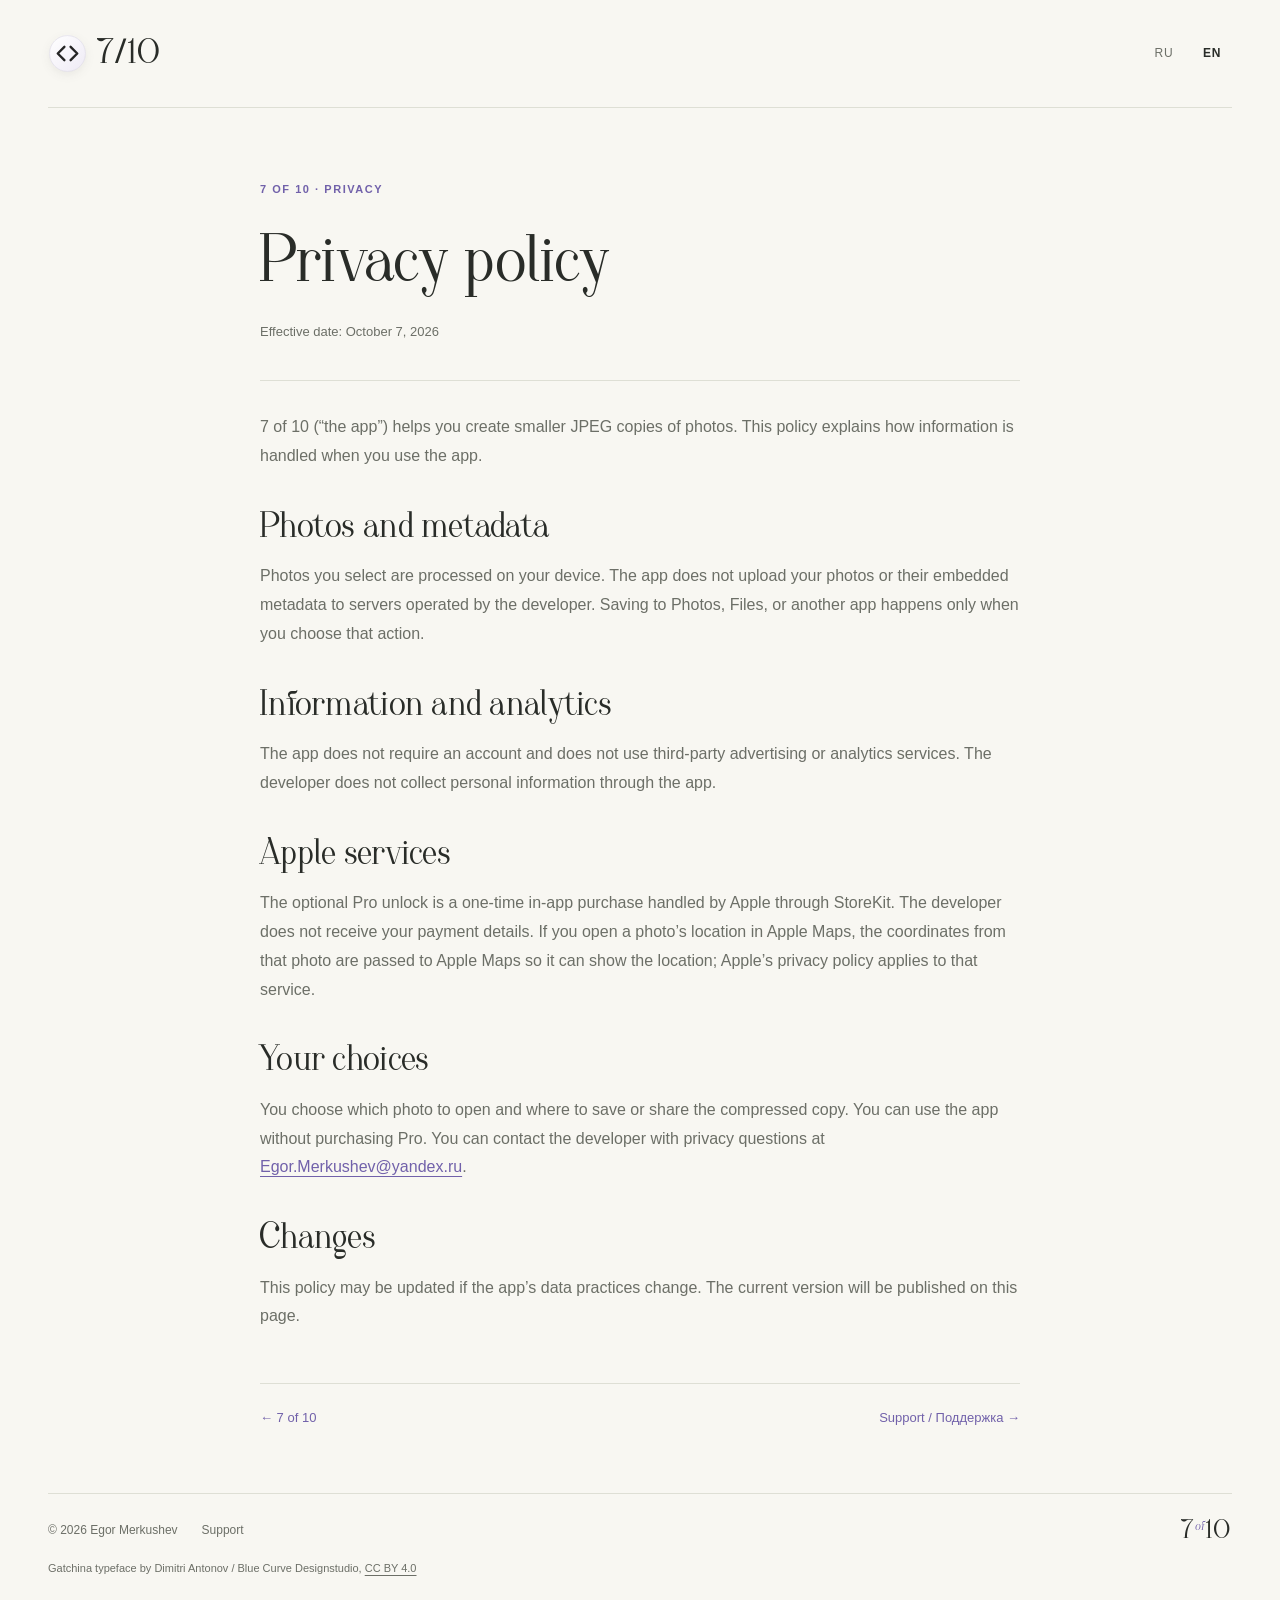
==== commit e05f2021: "Display 7/10 in site headers with 7 of 10 accessible text" ====
--- a/website/7of10/privacy/index.html
+++ b/website/7of10/privacy/index.html
@@ -13,7 +13,7 @@
   <script src="../legal-language.js?v=2" defer></script>
 </head>
 <body>
-  <header class="topbar"><a class="brand" href="../" aria-label="7 of 10" data-label-ru="7 из 10" data-label-en="7 of 10"><img class="brand-mark" src="../assets/favicon.svg?v=2" width="36" height="36" alt="" aria-hidden="true"><span class="wordmark" aria-hidden="true">7<i data-ru="из" data-en="of">of</i>10</span></a><nav class="language" aria-label="Language"><a href="#ru" lang="ru">RU</a><a href="#en" lang="en" aria-current="true">EN</a></nav></header>
+  <header class="topbar"><a class="brand" href="../" aria-label="7 of 10"><img class="brand-mark" src="../assets/favicon.svg?v=2" width="36" height="36" alt="7 of 10"><span class="wordmark" aria-hidden="true">7/10</span></a><nav class="language" aria-label="Language"><a href="#ru" lang="ru">RU</a><a href="#en" lang="en" aria-current="true">EN</a></nav></header>
   <main class="legal-page">
     <p class="eyebrow">7 OF 10 · PRIVACY</p>
     <h1 data-ru="Политика конфиденциальности" data-en="Privacy policy">Privacy policy</h1>
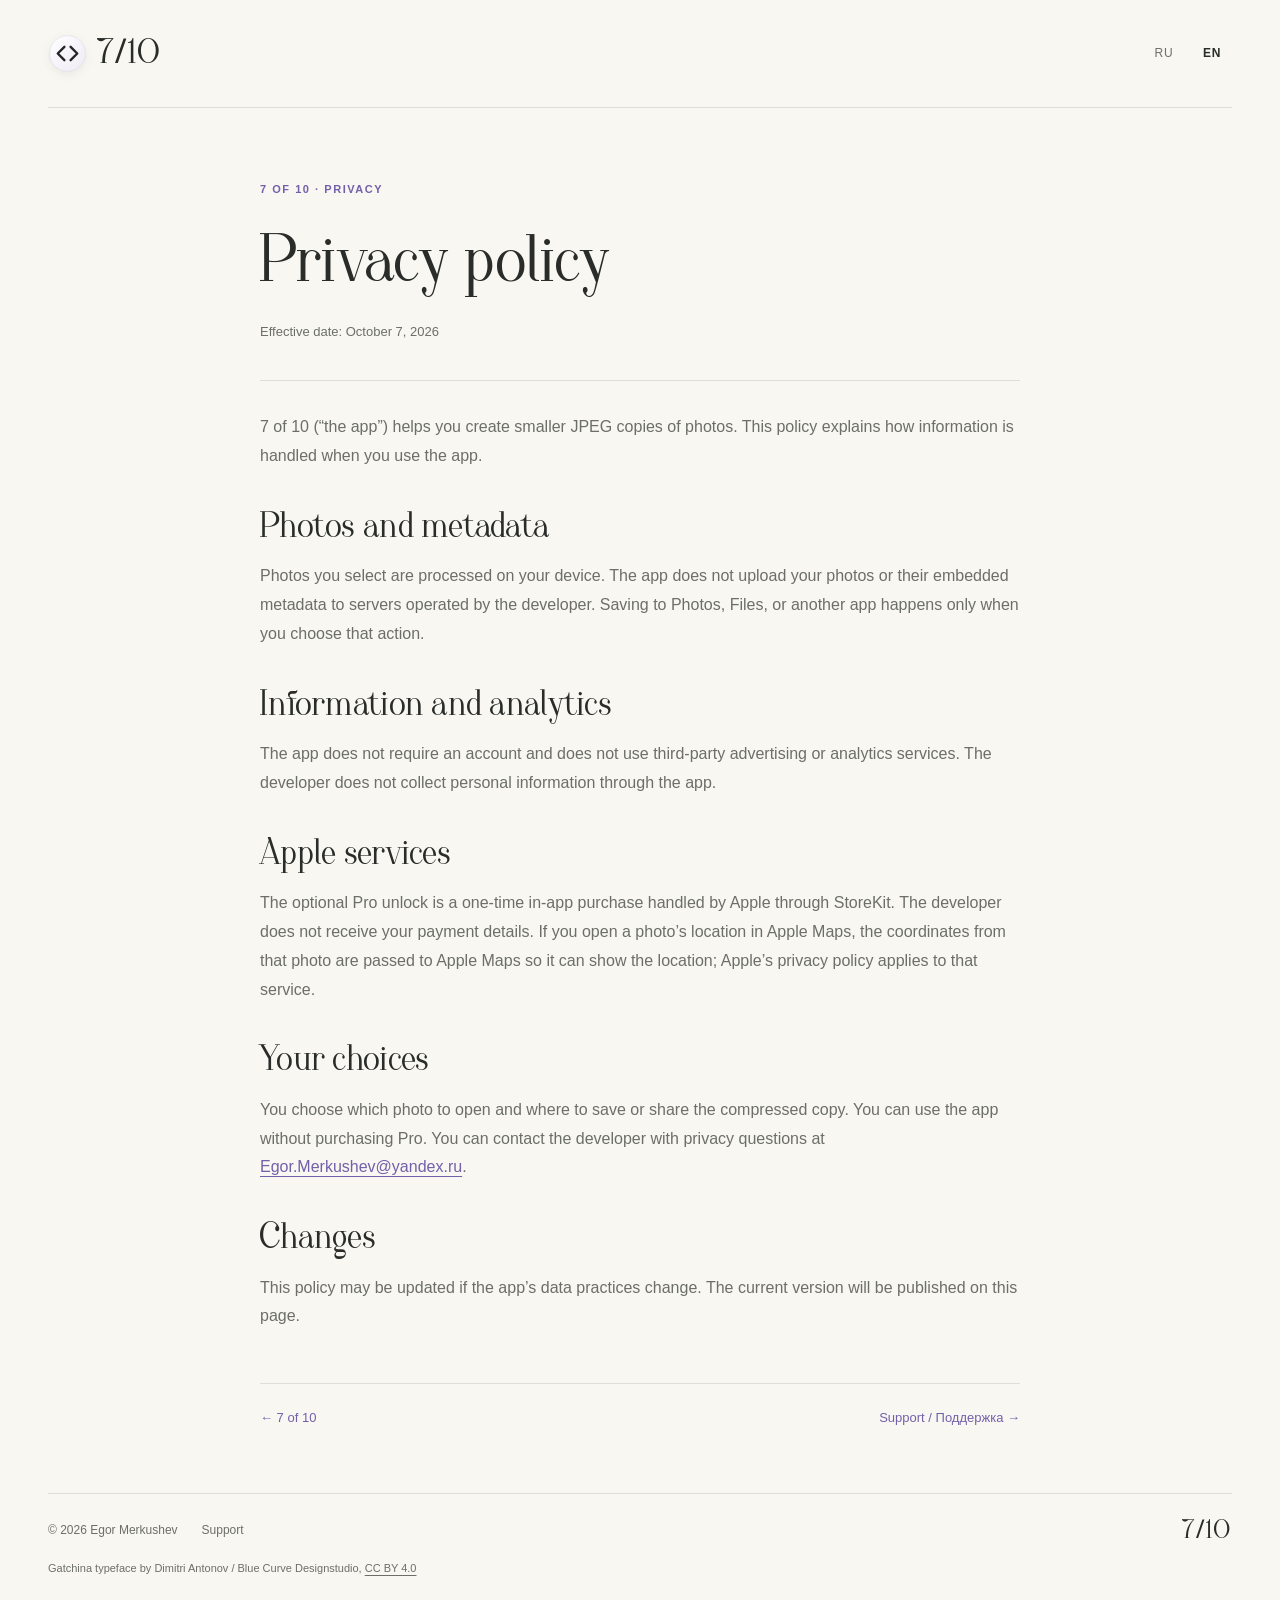
==== commit 81d32fad: "Use 7/10 in closing and footer wordmarks" ====
--- a/website/7of10/privacy/index.html
+++ b/website/7of10/privacy/index.html
@@ -46,6 +46,6 @@
     </article>
     <p class="legal-back"><a href="../">← 7 of 10</a> <a href="../support/">Support / Поддержка →</a></p>
   </main>
-  <footer><span>© 2026 Egor Merkushev</span><a href="../support/">Support</a><span class="footer-note wordmark">7<i data-ru="из" data-en="of">of</i>10</span><p class="font-credit"><span data-ru="Шрифт Gatchina — Дмитрий Антонов / Синяя Кривая," data-en="Gatchina typeface by Dimitri Antonov / Blue Curve Designstudio,">Gatchina typeface by Dimitri Antonov / Blue Curve Designstudio,</span> <a href="https://creativecommons.org/licenses/by/4.0/" rel="license noopener">CC BY 4.0</a></p></footer>
+  <footer><span>© 2026 Egor Merkushev</span><a href="../support/">Support</a><span class="footer-note wordmark" role="img" aria-label="7 of 10"><span aria-hidden="true">7/10</span></span><p class="font-credit"><span data-ru="Шрифт Gatchina — Дмитрий Антонов / Синяя Кривая," data-en="Gatchina typeface by Dimitri Antonov / Blue Curve Designstudio,">Gatchina typeface by Dimitri Antonov / Blue Curve Designstudio,</span> <a href="https://creativecommons.org/licenses/by/4.0/" rel="license noopener">CC BY 4.0</a></p></footer>
 </body>
 </html>
